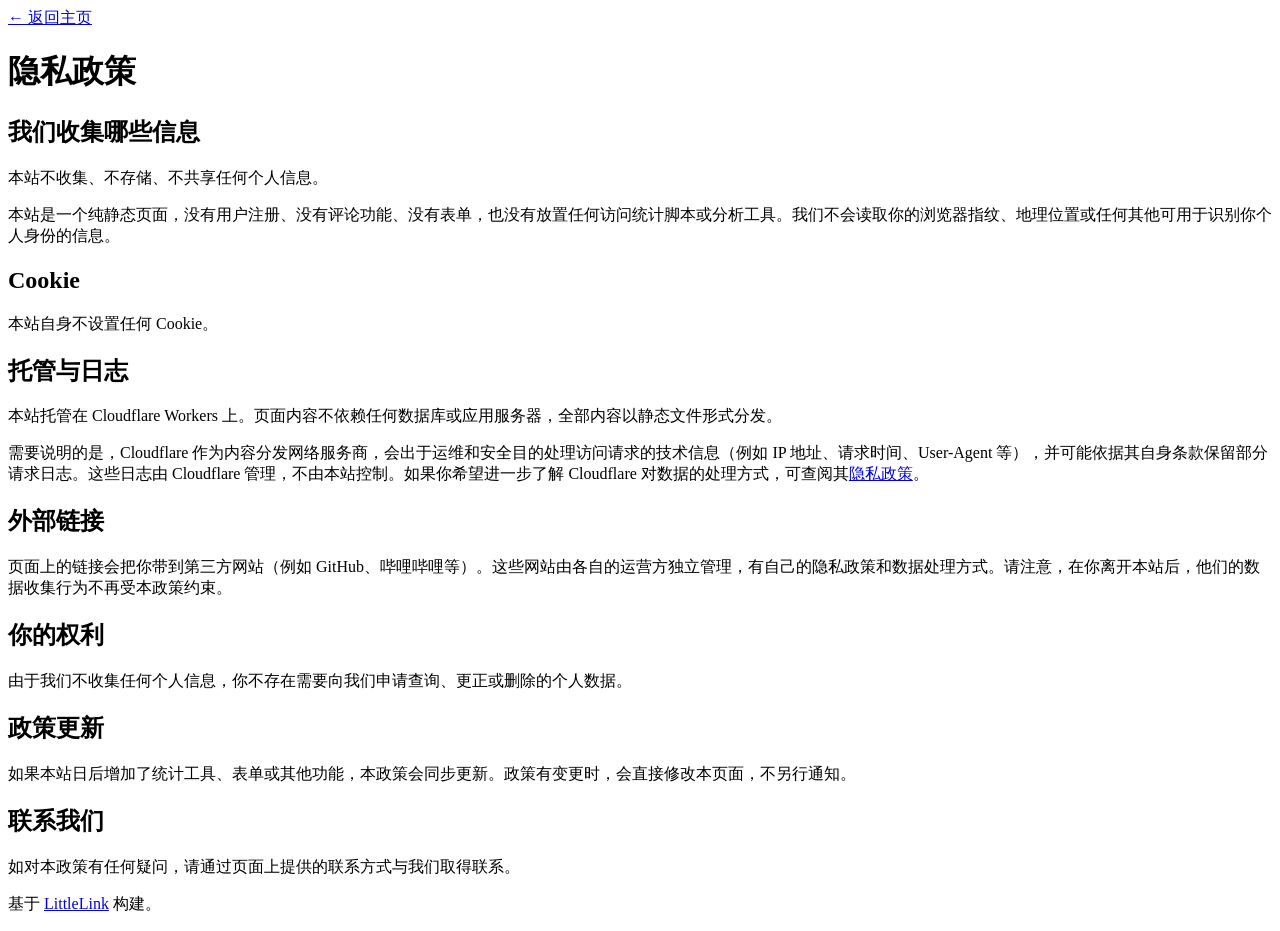
==== privacy.html @ c9afd69d "Use text-only buttons and replace template privacy policy with accurate Chinese version" ====
<!DOCTYPE html>

<html class="theme-auto" lang="zh-CN">

  <head>
    <meta charset="utf-8">
    <meta name="viewport" content="width=device-width, initial-scale=1">

    <title>隐私政策 | 我的链接</title>
    <link rel="icon" type="image/png" href="images/avatar.png">

    <meta name="description" content="本站隐私政策与数据收集说明">
    <meta name="robots" content="noindex">

    <meta name="theme-color" content="#ffffff" media="(prefers-color-scheme: light)">
    <meta name="theme-color" content="#121212" media="(prefers-color-scheme: dark)">

    <link rel="stylesheet" href="css/reset.css">
    <link rel="stylesheet" href="css/style.css">
    <link rel="stylesheet" href="css/brands.css">

  </head>

  <body>
    <main class="container-left">
      <div class="column">
        <nav>
          <a href="index.html" aria-label="返回主页">← 返回主页</a>
        </nav>

        <h1>隐私政策</h1>

        <section aria-labelledby="collect-heading">
          <h2 id="collect-heading">我们收集哪些信息</h2>
          <p>本站不收集、不存储、不共享任何个人信息。</p>
          <p>本站是一个纯静态页面，没有用户注册、没有评论功能、没有表单，也没有放置任何访问统计脚本或分析工具。我们不会读取你的浏览器指纹、地理位置或任何其他可用于识别你个人身份的信息。</p>
        </section>

        <section aria-labelledby="cookie-heading">
          <h2 id="cookie-heading">Cookie</h2>
          <p>本站自身不设置任何 Cookie。</p>
        </section>

        <section aria-labelledby="hosting-heading">
          <h2 id="hosting-heading">托管与日志</h2>
          <p>本站托管在 Cloudflare Workers 上。页面内容不依赖任何数据库或应用服务器，全部内容以静态文件形式分发。</p>
          <p>需要说明的是，Cloudflare 作为内容分发网络服务商，会出于运维和安全目的处理访问请求的技术信息（例如 IP 地址、请求时间、User-Agent 等），并可能依据其自身条款保留部分请求日志。这些日志由 Cloudflare 管理，不由本站控制。如果你希望进一步了解 Cloudflare 对数据的处理方式，可查阅其<a href="https://www.cloudflare.com/privacypolicy/" target="_blank" rel="noopener">隐私政策</a>。</p>
        </section>

        <section aria-labelledby="external-heading">
          <h2 id="external-heading">外部链接</h2>
          <p>页面上的链接会把你带到第三方网站（例如 GitHub、哔哩哔哩等）。这些网站由各自的运营方独立管理，有自己的隐私政策和数据处理方式。请注意，在你离开本站后，他们的数据收集行为不再受本政策约束。</p>
        </section>

        <section aria-labelledby="rights-heading">
          <h2 id="rights-heading">你的权利</h2>
          <p>由于我们不收集任何个人信息，你不存在需要向我们申请查询、更正或删除的个人数据。</p>
        </section>

        <section aria-labelledby="update-heading">
          <h2 id="update-heading">政策更新</h2>
          <p>如果本站日后增加了统计工具、表单或其他功能，本政策会同步更新。政策有变更时，会直接修改本页面，不另行通知。</p>
        </section>

        <section aria-labelledby="contact-heading">
          <h2 id="contact-heading">联系我们</h2>
          <p>如对本政策有任何疑问，请通过页面上提供的联系方式与我们取得联系。</p>
        </section>

        <footer>
          <p>基于 <a href="https://littlelink.io" target="_blank" rel="noopener">LittleLink</a> 构建。</p>
        </footer>
      </div>
    </main>

  </body>

</html>
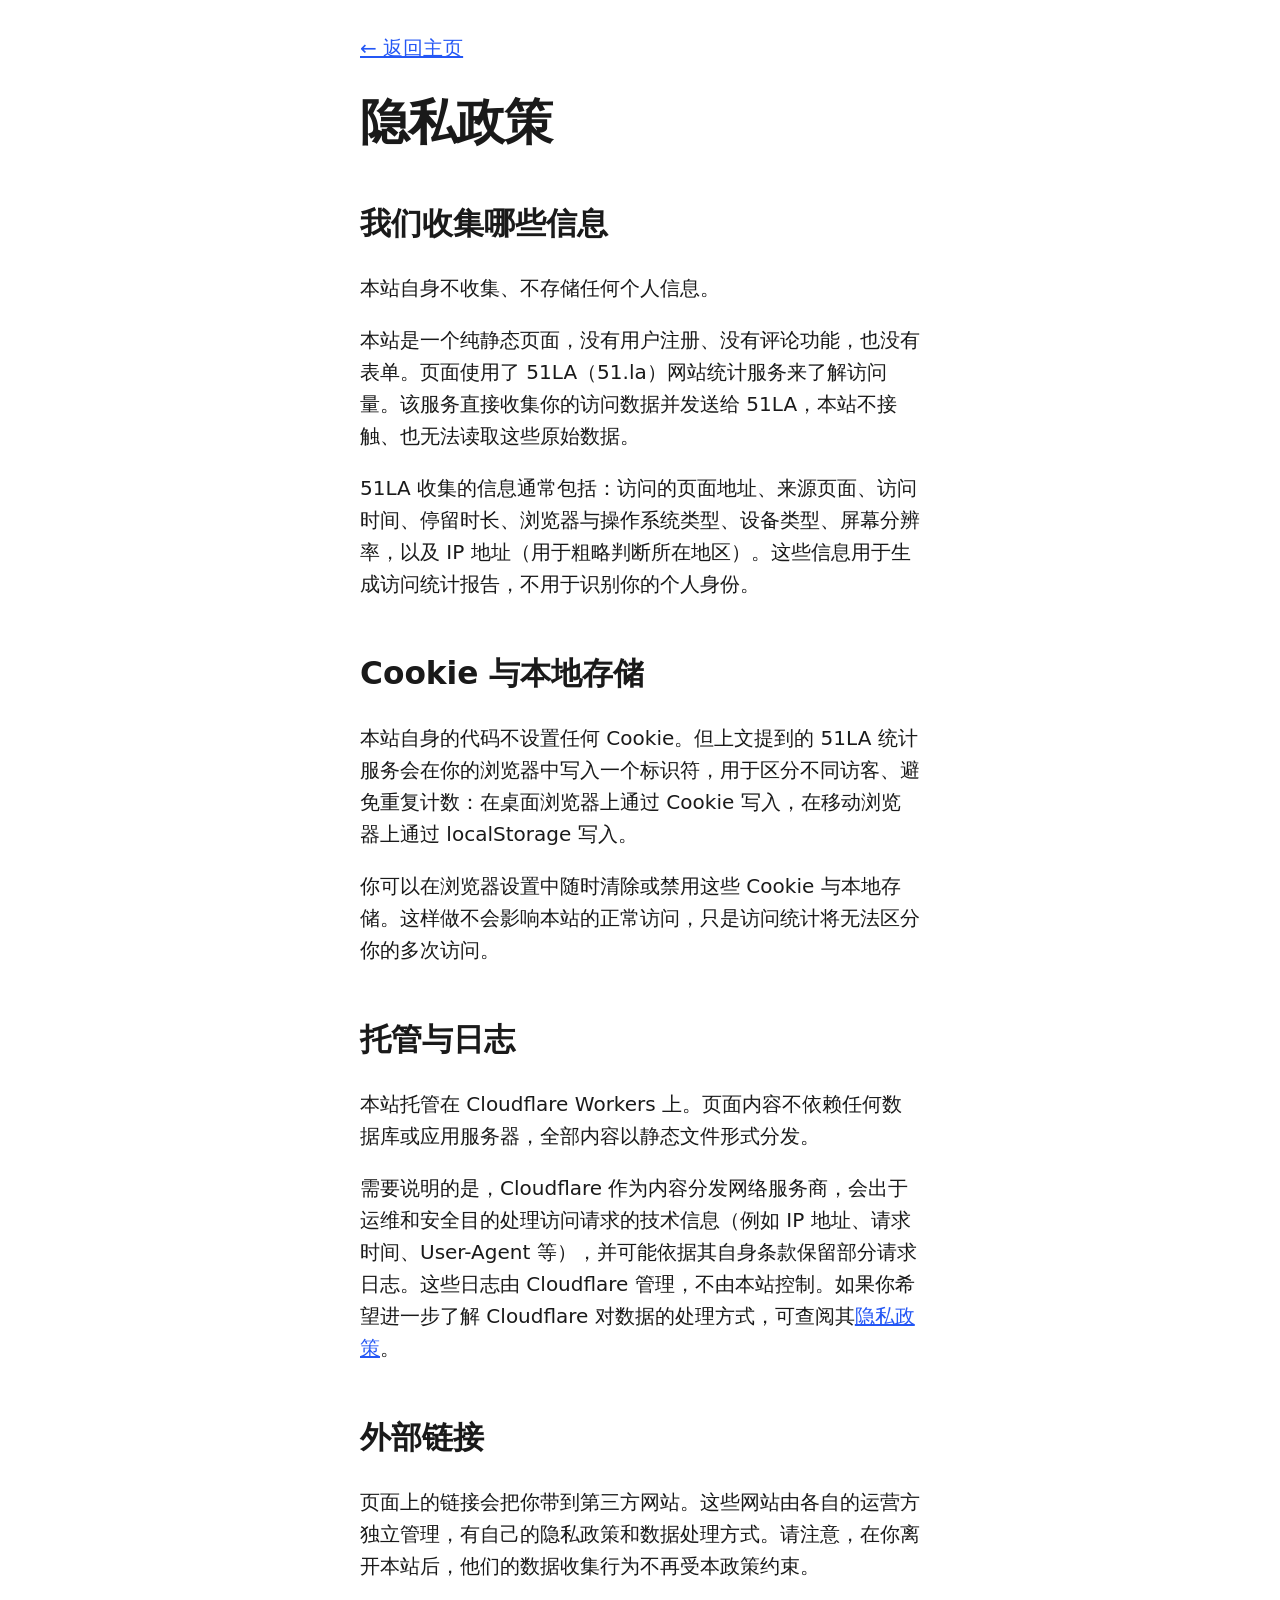
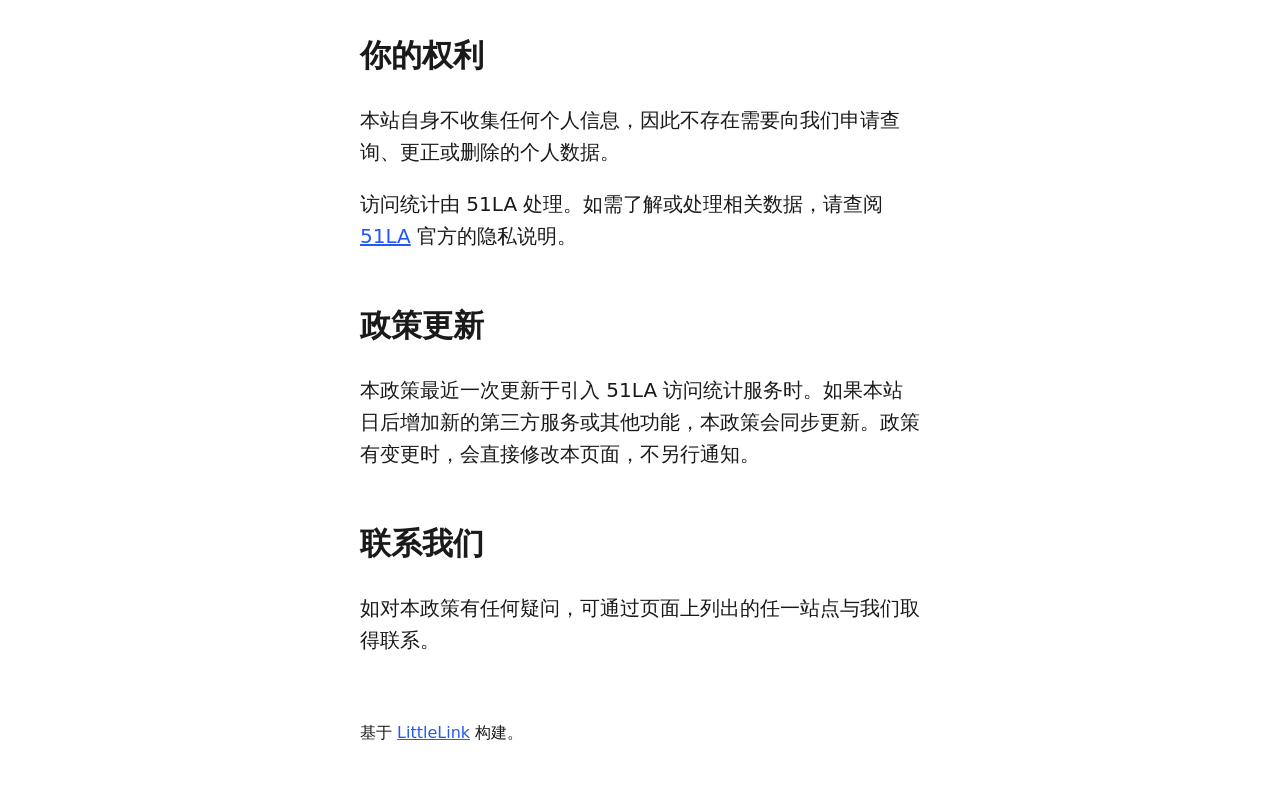
==== commit 941a1039: "Add 51LA analytics and bring the privacy policy in line privacy.html asserted there was "no analytic" ====
--- a/privacy.html
+++ b/privacy.html
@@ -6,7 +6,7 @@
     <meta charset="utf-8">
     <meta name="viewport" content="width=device-width, initial-scale=1">
 
-    <title>隐私政策 | 我的链接</title>
+    <title>隐私政策 | Links</title>
     <link rel="icon" type="image/png" href="images/avatar.png">
 
     <meta name="description" content="本站隐私政策与数据收集说明">
@@ -32,13 +32,15 @@
 
         <section aria-labelledby="collect-heading">
           <h2 id="collect-heading">我们收集哪些信息</h2>
-          <p>本站不收集、不存储、不共享任何个人信息。</p>
-          <p>本站是一个纯静态页面，没有用户注册、没有评论功能、没有表单，也没有放置任何访问统计脚本或分析工具。我们不会读取你的浏览器指纹、地理位置或任何其他可用于识别你个人身份的信息。</p>
+          <p>本站自身不收集、不存储任何个人信息。</p>
+          <p>本站是一个纯静态页面，没有用户注册、没有评论功能，也没有表单。页面使用了 51LA（51.la）网站统计服务来了解访问量。该服务直接收集你的访问数据并发送给 51LA，本站不接触、也无法读取这些原始数据。</p>
+          <p>51LA 收集的信息通常包括：访问的页面地址、来源页面、访问时间、停留时长、浏览器与操作系统类型、设备类型、屏幕分辨率，以及 IP 地址（用于粗略判断所在地区）。这些信息用于生成访问统计报告，不用于识别你的个人身份。</p>
         </section>
 
         <section aria-labelledby="cookie-heading">
-          <h2 id="cookie-heading">Cookie</h2>
-          <p>本站自身不设置任何 Cookie。</p>
+          <h2 id="cookie-heading">Cookie 与本地存储</h2>
+          <p>本站自身的代码不设置任何 Cookie。但上文提到的 51LA 统计服务会在你的浏览器中写入一个标识符，用于区分不同访客、避免重复计数：在桌面浏览器上通过 Cookie 写入，在移动浏览器上通过 localStorage 写入。</p>
+          <p>你可以在浏览器设置中随时清除或禁用这些 Cookie 与本地存储。这样做不会影响本站的正常访问，只是访问统计将无法区分你的多次访问。</p>
         </section>
 
         <section aria-labelledby="hosting-heading">
@@ -49,22 +51,23 @@
 
         <section aria-labelledby="external-heading">
           <h2 id="external-heading">外部链接</h2>
-          <p>页面上的链接会把你带到第三方网站（例如 GitHub、哔哩哔哩等）。这些网站由各自的运营方独立管理，有自己的隐私政策和数据处理方式。请注意，在你离开本站后，他们的数据收集行为不再受本政策约束。</p>
+          <p>页面上的链接会把你带到第三方网站。这些网站由各自的运营方独立管理，有自己的隐私政策和数据处理方式。请注意，在你离开本站后，他们的数据收集行为不再受本政策约束。</p>
         </section>
 
         <section aria-labelledby="rights-heading">
           <h2 id="rights-heading">你的权利</h2>
-          <p>由于我们不收集任何个人信息，你不存在需要向我们申请查询、更正或删除的个人数据。</p>
+          <p>本站自身不收集任何个人信息，因此不存在需要向我们申请查询、更正或删除的个人数据。</p>
+          <p>访问统计由 51LA 处理。如需了解或处理相关数据，请查阅 <a href="https://www.51.la" target="_blank" rel="noopener">51LA</a> 官方的隐私说明。</p>
         </section>
 
         <section aria-labelledby="update-heading">
           <h2 id="update-heading">政策更新</h2>
-          <p>如果本站日后增加了统计工具、表单或其他功能，本政策会同步更新。政策有变更时，会直接修改本页面，不另行通知。</p>
+          <p>本政策最近一次更新于引入 51LA 访问统计服务时。如果本站日后增加新的第三方服务或其他功能，本政策会同步更新。政策有变更时，会直接修改本页面，不另行通知。</p>
         </section>
 
         <section aria-labelledby="contact-heading">
           <h2 id="contact-heading">联系我们</h2>
-          <p>如对本政策有任何疑问，请通过页面上提供的联系方式与我们取得联系。</p>
+          <p>如对本政策有任何疑问，可通过页面上列出的任一站点与我们取得联系。</p>
         </section>
 
         <footer>
--- a/css/style.css
+++ b/css/style.css
@@ -0,0 +1,326 @@
+/*
+* LittleLink
+* https://littlelink.io
+* Free to use under the MIT license
+* http://www.opensource.org/licenses/mit-license.php
+*/
+
+/* Grid
+  –––––––––––––––––––––––––––––––––––––––––––––––––– */
+  .container {
+	position:relative;
+	width:100%;
+	max-width:37.5rem;     				/* 600px */
+    text-align:center;
+	margin:0 auto;
+	padding:var(--spacing-xl) var(--spacing-m) 0 var(--spacing-m);
+	box-sizing:border-box;
+}
+.container-left {
+	position:relative;
+	width:100%;
+	max-width:37.5rem;
+	text-align:left;
+	margin:0 auto;
+	padding:0 1.25rem;
+	box-sizing:border-box;
+}
+.container-left p {
+	margin-bottom: 1rem;  				/* 16px space between paragraphs */
+  }
+.column {
+	width:100%;
+	box-sizing:border-box;
+}
+/* For devices larger than 400px */
+  @media (min-width:25rem) {            /* 400px */
+    .container {
+	width:85%;
+}
+}/* For devices larger than 550px */
+  @media (min-width:34.375rem) {        /* 550px */
+    .container {
+	width:80%;
+}
+}
+
+/* Base Styles
+  –––––––––––––––––––––––––––––––––––––––––––––––––– */
+  body {
+	margin:0;
+	padding:0;
+	background-color:#ffffff;
+	color:#1a1a1a;
+	font-family:"Open Sans",system-ui;
+    font-weight:400;
+	line-height:1.6;
+}
+
+/* Base Typography Settings
+–––––––––––––––––––––––––––––––––––––––––––––––––– */
+/* Base size - 16px browser default */
+:root {
+  font-size:16px;           /* Using a 1.25 modular scale for typography */
+  --scale-0:1rem;           /* 16px */
+  --scale-1:1.25rem;        /* 20px */
+  --scale-2:1.563rem;       /* 25px */
+  --scale-3:1.953rem;       /* 31px */
+  --scale-4:2.441rem;       /* 39px */
+  --scale-5:3.052rem;       /* 49px */
+
+  /* Spacing units */
+  --spacing-xs:0.5rem;      /* 8px */
+  --spacing-s:1rem;         /* 16px */
+  --spacing-m:1.5rem;       /* 24px */
+  --spacing-l:2rem;         /* 32px */
+  --spacing-xl:3rem;        /* 48px */
+  --spacing-xxl:4rem;       /* 64px */
+}
+
+/* Avatar */
+.avatar {
+	width: 8rem;             /* 128px */
+	height: 8rem;
+	border-radius: 50%;
+	object-fit: cover;
+	background-position: center;
+	margin-bottom: var(--spacing-l);
+	margin-left: auto;
+	margin-right: auto;
+	display: block;
+  }
+
+/* Typography Scale */
+h1 {
+	margin:0 0 var(--spacing-m) 0;
+	font-size:var(--scale-5);           /* ~49px */
+  	font-weight:800;
+	line-height:1.1;
+	letter-spacing:-0.02em;
+	word-wrap:break-word;
+	overflow-wrap:break-word;
+	hyphens:auto;           /* Delete this to remove automatic hyphen on line break */
+}
+body {
+	font-size:var(--scale-1);           /* 20px */
+  	line-height:1.6;
+}
+.container p {
+	margin:0 0 var(--spacing-xl) 0;
+	font-size:var(--scale-1);
+	line-height:1.6;
+}
+
+/* Footer */
+footer {
+	margin:var(--spacing-xxl) 0;            /* 4rem (64px) top and bottom */
+    font-size:var(--scale-0);
+}
+
+/* Responsive adjustments */
+@media (max-width:34.375rem) {              /* 550px */
+  h1 {
+	font-size:2rem;
+}
+body {
+	font-size:var(--scale-0);
+}
+.container p {
+	font-size:var(--scale-0);
+}
+.avatar {
+	margin-bottom:var(--spacing-m);
+}
+footer {
+	margin:var(--spacing-xl) 0;         	/* 3rem (48px) top and bottom */
+}
+}
+
+/* Links
+  –––––––––––––––––––––––––––––––––––––––––––––––––– */
+  a {
+	color:#2457F5;
+	text-decoration:underline;
+}
+a:hover {
+	color:#083BDA;
+}
+
+/* Buttons
+–––––––––––––––––––––––––––––––––––––––––––––––––– */
+.button,button {
+	display:inline-flex;
+	align-items:center;
+	justify-content:center;
+	width:18.75rem;             	/* 300px */
+ 	min-height:3rem;                /* 48px */
+  	padding:0.75rem 1rem;         	/* 12px ; 16px */
+  	font-size:1.125rem;           	/* 18px */
+  	font-weight:700;
+	text-decoration:none;
+	white-space:normal;
+  	background-color:var(--button-background,transparent);
+	color:var(--button-text,#000000);
+	border:var(--button-border,none);
+	border-radius:0.5rem;
+	cursor:pointer;
+	box-sizing:border-box;
+	hyphens:auto;               	/* Delete this to remove automatic hyphen on line break */
+  	margin-bottom:1rem;
+	text-align:center;
+	line-height:1.3;
+}
+
+/* Icons
+–––––––––––––––––––––––––––––––––––––––––––––––––– */
+.icon {
+	width:1.25rem;
+	height:1.25rem;
+	margin-right:0.5rem;
+	flex-shrink:0;
+}
+
+/* Avatar Modifiers
+  –––––––––––––––––––––––––––––––––––––––––––––––––– */
+   /* Modifier for no avatar rounding */
+   .avatar--none {
+	border-radius: 0%;
+  }
+
+  /* Modifier for rounded avatar */
+  .avatar--rounded {
+	border-radius: 50%;
+  }
+
+  /* Modifier for slightly rounded corners */
+  .avatar--soft {
+	border-radius: 0.5rem;   /* 8px rounded corners */
+  }
+
+/* Theme System
+  –––––––––––––––––––––––––––––––––––––––––––––––––– */
+/* Light theme is default above */
+
+/* Light theme (forced) */
+:root.theme-light {
+	color-scheme:light;
+}
+
+/* Dark theme */
+:root.theme-dark {
+	color-scheme:dark;
+}
+:root.theme-dark :focus-visible {
+	outline: 2px solid #4899F7;
+	outline-offset: 2px;
+  }
+:root.theme-dark body {
+	background-color:#121212;
+	color:#ffffff;
+}
+:root.theme-dark a:not(.button) {
+	color:#4899F7;
+}
+:root.theme-dark a:not(.button):hover {
+	color:#7AB8FF;
+}
+
+/* Auto theme */
+:root.theme-auto {
+	color-scheme:light dark;
+}
+@media (prefers-color-scheme:dark) {
+	:root.theme-auto body {
+	background-color:#121212;
+	color:#ffffff;
+}
+:root.theme-auto :focus-visible {
+    outline: 2px solid #4899F7;
+    outline-offset: 2px;
+  }
+:root.theme-auto a:not(.button) {
+	color:#4899F7;
+}
+:root.theme-auto a:not(.button):hover {
+	color:#7AB8FF;
+}
+}
+
+/* Button Text Color Override
+    –––––––––––––––––––––––––––––––––––––––––––––––––– */
+    .button:hover,button:hover {
+	color:var(--button-text,#000000);
+}
+
+/* Privacy Page Styles
+  –––––––––––––––––––––––––––––––––––––––––––––––––– */
+.container-left nav {
+	margin:var(--spacing-l) 0;
+	text-align:left;
+}
+section {
+	margin:var(--spacing-xl) 0;
+	text-align:left;
+}
+h2 {
+	font-size:var(--scale-3);
+	font-weight:700;
+	margin-bottom:var(--spacing-m);
+}
+h3 {
+	font-size:var(--scale-2);
+	font-weight:600;
+	margin:var(--spacing-l) 0 var(--spacing-s) 0;
+}
+ul {
+	list-style:none;
+	padding:0;
+	margin:0 0 var(--spacing-m) 0;
+}
+ul li {
+	margin-bottom:var(--spacing-xs);
+}
+
+/* Privacy page specific responsive adjustments */
+  @media (max-width:34.375rem) {
+	h2 {
+	font-size:var(--scale-2);
+	}
+	h3 {
+	font-size:var(--scale-1);
+	}
+	section {
+	margin:var(--spacing-l) 0;
+	}
+}
+
+/* Font Face Definitions
+  –––––––––––––––––––––––––––––––––––––––––––––––––– */
+@font-face {
+	font-display:swap;
+	font-family:'Open Sans';
+	font-style:normal;
+	font-weight:400;
+	src:url('../fonts/open-sans-v34-vietnamese_latin-ext_latin_hebrew_greek-ext_greek_cyrillic-ext_cyrillic-regular.woff2') format('woff2');
+}
+@font-face {
+	font-display:swap;
+	font-family:'Open Sans';
+	font-style:normal;
+	font-weight:600;
+	src:url('../fonts/open-sans-v34-vietnamese_latin-ext_latin_hebrew_greek-ext_greek_cyrillic-ext_cyrillic-600.woff2') format('woff2');
+}
+@font-face {
+	font-display:swap;
+	font-family:'Open Sans';
+	font-style:normal;
+	font-weight:700;
+	src:url('../fonts/open-sans-v34-vietnamese_latin-ext_latin_hebrew_greek-ext_greek_cyrillic-ext_cyrillic-700.woff2') format('woff2');
+}
+@font-face {
+	font-display:swap;
+	font-family:'Open Sans';
+	font-style:normal;
+	font-weight:800;
+	src:url('../fonts/open-sans-v34-vietnamese_latin-ext_latin_hebrew_greek-ext_greek_cyrillic-ext_cyrillic-800.woff2') format('woff2');
+}
--- a/css/brands.css
+++ b/css/brands.css
@@ -0,0 +1,637 @@
+/*
+* LittleLink Button Styles
+* https://littlelink.io
+* Free to use under the MIT license
+* http://www.opensource.org/licenses/mit-license.php
+*/
+
+/* Brand Button Base Styles
+–––––––––––––––––––––––––––––––––––––––––––––––––– */
+/* Only include brand-specific button styling here.
+   The color/background/border plumbing lives in style.css. */
+.button,button {
+	transition:filter 0.2s ease,transform 0.2s ease;
+}
+
+/* Global Button Hover Effect
+–––––––––––––––––––––––––––––––––––––––––––––––––– */
+.button:hover,button:hover {
+	filter:brightness(90%);
+	transform:translateY(-1px);
+}
+
+/* Button Icons
+–––––––––––––––––––––––––––––––––––––––––––––––––– */
+.icon {
+	filter:var(--icon-filter,none);
+}
+
+/* Brand-Specific Styles
+–––––––––––––––––––––––––––––––––––––––––––––––––– */
+
+/* Default */
+.button.button-default {
+	--button-text:#ffffff;
+	--button-background:#2457F5;
+	--button-border:1px solid #ffffff;
+}
+
+/* Amazon */
+.button-amazon {
+	--button-text:#000000;
+	--button-background:#FFFFFF;
+	--button-border:1px solid #212121;
+}
+
+/* Amazon Music */
+.button-amazon-music {
+	--button-text:#000000;
+	--button-background:#25D1DA;
+}
+
+/* Apple App Store */
+.button-appstore {
+	--button-text:#FFFFFF;
+	--button-background:#000000;
+	--button-border:1px solid #FFFFFF;
+}
+
+/* Apple Invites */
+.button-invites {
+	--button-text:#FFFFFF;
+	--button-background:#000000;
+	--button-border:1px solid #FFFFFF;
+}
+
+/* Apple Music */
+.button-apple-music {
+	--button-text:#ffffff;
+	--button-background:#000000;
+	--button-border:1px solid #FFFFFF;
+}
+
+/* Apple Music Alt */
+.button-apple-music-alt {
+	--button-text:#ffffff;
+	background-image:linear-gradient(to bottom,#FB5C74,#FA233B);
+}
+
+/* Apple Podcasts */
+.button-apple-podcasts {
+	--button-text:#ffffff;
+	--button-background:#000000;
+	--button-border:1px solid #FFFFFF;
+}
+
+/* Apple Podcasts Alt */
+.button-apple-podcasts-alt {
+	--button-text:#ffffff;
+	background-image:linear-gradient(to bottom,#F452FF,#832BC1);
+}
+
+/* Bandcamp */
+.button-bandcamp {
+	--button-text:#ffffff;
+	--button-background:#1d9fc3;
+}
+
+/* Behance */
+.button-behance {
+	--button-text:#ffffff;
+	--button-background:#0057FF;
+  --button-border:1px solid #FFFFFF;
+}
+
+/* Bluesky */
+.button-bluesky {
+	--button-text:#FFFFFF;
+	--button-background:#1185FE;
+}
+
+/* Bluesky Alt */
+.button-bluesky-alt {
+	--button-text:#000000;
+	--button-background:#FFFFFF;
+	--button-border:1px solid #000000;
+}
+
+/* Buy Me a Coffee */
+.button-coffee {
+	--button-text:#000000;
+	--button-background:#ffdd00;
+}
+
+/* Cal.com */
+.button-cal {
+	--button-text:#FFFFFF;
+	--button-background:#292929;
+	--button-border:1px solid #FFFFFF;
+}
+
+/* Calendly */
+.button-calendly {
+	--button-text:#FFFFFF;
+	--button-background:#006BFF;
+}
+
+/* Cash App */
+.button-cash-app {
+	--button-text:#ffffff;
+	background-image:linear-gradient(to bottom,#00d64b,#00c244);
+}
+
+/* dev.to */
+.button-dev-to {
+	--button-text:#000000;
+	--button-background:#f5f5f5;
+	--button-border:1px solid #212121;
+}
+
+/* Discogs */
+.button-discogs {
+	--button-text:#000000;
+	--button-background:#FFFFFF;
+	--button-border:1px solid #000000;
+}
+
+/* Discogs Alt */
+.button-discogs-alt {
+	--button-text:#FFFFFF;
+	--button-background:#000000;
+	--button-border:1px solid #FFFFFF;
+}
+
+/* Discord */
+.button-discord {
+	--button-text:#ffffff;
+	--button-background:#5865F2;
+}
+
+/* Dribbble */
+.button-dribbble {
+	--button-text:#000000;
+	--button-background:#FFFFFF;
+	--button-border:1px solid #212121;
+}
+
+/* Etsy */
+.button-etsy {
+	--button-text:#ffffff;
+	--button-background:#F45800;
+}
+
+/* Facebook */
+.button-faceb {
+	--button-text:#ffffff;
+	--button-background:#0866FF;
+}
+
+/* Facebook Messenger */
+.button-messenger {
+	--button-text:#ffffff;
+	--button-background:#0866FF;
+}
+
+/* Figma */
+.button-figma {
+	--button-text:#ffffff;
+	--button-background:#000000;
+	--button-border:1px solid #FFFFFF;
+}
+
+/* Fiverr */
+.button-fiverr {
+	--button-text:#ffffff;
+	--button-background:#1DBF73;
+}
+
+/* Flickr */
+.button-flickr {
+	--button-text:#ffffff;
+	--button-background:#000000;
+	--button-border:1px solid #FFFFFF;
+}
+
+/* GitHub */
+.button-github {
+	--button-text:#ffffff;
+	--button-background:#000000;
+	--button-border:1px solid #FFFFFF;
+}
+
+/* GitLab */
+.button-gitlab {
+	--button-text:#ffffff;
+	--button-background:#6151b2;
+}
+
+/* GoFundMe */
+.button-gofundme {
+	--button-text:#ffffff;
+	--button-background:#02A95C;
+}
+
+/* Goodreads */
+.button-goodreads {
+	--button-text:#333333;
+	--button-background:#f3f1e6;
+	--button-border:1px solid #212121;
+}
+
+/* Google Black */
+.button-google-black {
+	--button-text:#FFFFFF;
+	--button-background:#000000;
+	--button-border:1px solid #FFFFFF;
+}
+
+/* Google Play Store */
+.button-playstore {
+	--button-text:#FFFFFF;
+	--button-background:#000000;
+	--button-border:1px solid #FFFFFF;
+}
+
+/* Google Scholar */
+.button-google-scholar {
+	--button-text:#000000;
+	--button-background:#FFFFFF;
+	--button-border:1px solid #212121;
+}
+
+/* Hashnode */
+.button-hashnode {
+	--button-text:#000000;
+	--button-background:#ffffff;
+	--button-border:1px solid #212121;
+}
+
+/* Instagram */
+.button-instagram {
+	--button-text:#ffffff;
+	background-image:linear-gradient(-135deg,#1400c8,#b900b4,#f50000);
+}
+
+/* Kick */
+.button-kick {
+	--button-text:#ffffff;
+	--button-background:#000000;
+	--button-border:1px solid #ffffff;
+}
+
+/* Kick Alt */
+.button-kick-alt {
+	--button-text:#000000;
+	--button-background:#01e701;
+}
+
+/* Kickstarter */
+.button-kickstarter {
+	--button-text:#ffffff;
+	--button-background:#05ce78;
+}
+
+/* Ko-fi */
+.button-ko-fi {
+	--button-text:#ffffff;
+	--button-background:#000000;
+  --button-border:1px solid #FFFFFF;
+}
+
+/* Last.fm */
+.button-last-fm {
+	--button-text:#ffffff;
+	--button-background:#D51007;
+}
+
+/* Letterboxd */
+.button-letterboxd {
+	--button-text:#ffffff;
+	--button-background:#2c3440;
+	--button-border:1px solid #FFFFFF;
+}
+
+/* Line */
+.button-line {
+	--button-text:#FFFFFF;
+	--button-background:#06C755;
+}
+
+/* LinkedIn */
+.button-linked {
+	--button-text:#ffffff;
+	--button-background:#2867b2;
+}
+
+/* Mailchimp */
+.button-mailchimp {
+	--button-text:#000000;
+	--button-background:#FFE01B;
+}
+
+/* Mastodon */
+.button-mastodon {
+	--button-text:#ffffff;
+	--button-background:#17063B;
+	--button-border:1px solid #FFFFFF;
+}
+
+/* Matrix */
+.button-matrix {
+	--button-text:#000000;
+	--button-background:#ffffff;
+	--button-border:1px solid #000000;
+}
+
+/* Meetup */
+.button-meetup {
+	--button-text:#000000;
+	--button-background:#ffffff;
+	--button-border:1px solid #000000;
+}
+
+/* Meetup Alt */
+.button-meetup-alt {
+	--button-text:#ffffff;
+	--button-background:#ED1C40;
+}
+
+/* Medium */
+.button-medium {
+	--button-text:#ffffff;
+	--button-background:#000000;
+	--button-border:1px solid #FFFFFF;
+}
+
+/* Microsoft */
+.button-microsoft {
+	--button-text:#ffffff;
+	--button-background:#000000;
+	--button-border:1px solid #FFFFFF;
+}
+
+/* Notion */
+.button-notion {
+	--button-text:#000000;
+	--button-background:#ffffff;
+	--button-border:1px solid #212121;
+}
+
+/* Obsidian */
+.button.button-obsidian {
+	--button-text:#ffffff;
+	--button-background:#262626;
+	--button-border:1px solid #ffffff;
+}
+
+/* OnlyFans */
+.button-onlyfans {
+	--button-text:#ffffff;
+	--button-background:#00AEEF;
+}
+
+/* Patreon */
+.button-patreon {
+	--button-text:#ffffff;
+	--button-background:#000000;
+	--button-border:1px solid #FFFFFF;
+}
+
+/* PayPal */
+.button-paypal {
+	--button-text:#ffffff;
+	--button-background:#002991;
+  --button-border:1px solid #FFFFFF;
+}
+
+/* Pinterest */
+.button-pinterest {
+	--button-text:#000000;
+	--button-background:#ffffff;
+	--button-border:1px solid #212121;
+}
+
+/* Product Hunt */
+.button-product-hunt {
+	--button-text:#000000;
+	--button-background:#ffffff;
+	--button-border:1px solid #212121;
+}
+
+/* Reddit */
+.button-reddit {
+	--button-text:#FFFFFF;
+	--button-background:#FF4500;
+}
+
+/* Shop */
+.button-shop {
+	--button-text:#ffffff;
+	--button-background:#5A31F4;
+}
+
+/* Signal */
+.button-signal {
+	--button-text:#ffffff;
+	--button-background:#3B45FD;
+}
+
+/* Signal Alt */
+.button-signal-alt {
+	--button-text:#3B45FD;
+	--button-background:#E3E8FE;
+	--button-border:1px solid #000000;
+}
+
+/* Slack */
+.button-slack {
+	--button-text:#000000;
+	--button-background:#FFFFFF;
+	--button-border:1px solid #212121;
+}
+
+/* Snapchat */
+.button-snapchat {
+	--button-text:#000000;
+	--button-background:#fffc00;
+}
+
+/* SoundCloud */
+.button-soundcloud {
+	--button-text:#ffffff;
+	--button-background:#ff5500;
+}
+
+/* Spotify */
+.button-spotify {
+	--button-text:#191414;
+	--button-background:#1db954;
+}
+
+/* Spotify Alt */
+.button-spotify-alt {
+	--button-text:#FFFFFF;
+	--button-background:#191414;
+	--button-border:1px solid #FFFFFF;
+}
+
+/* Square */
+.button-square {
+	--button-text:#FFFFFF;
+	--button-background:#006AFF;
+}
+
+/* Stack Overflow */
+.button-stack-overflow {
+	--button-text:#000000;
+	--button-background:#FFFFFF;
+	--button-border:1px solid #000000;
+}
+
+/* Steam */
+.button-steam {
+	--button-text:#ffffff;
+	background-image:linear-gradient(90deg,#08BBFF,#2B75FF);
+}
+
+/* Steam Alt */
+.button-steam-alt {
+	--button-text:#ffffff;
+	background-image:linear-gradient(90deg,#09172a,#072a57,#0c5085);
+	--button-border:1px solid #FFFFFF;
+}
+
+/* Strava */
+.button-strava {
+	--button-text:#ffffff;
+	--button-background:#fc5200;
+}
+
+/* Substack */
+.button-substack {
+	--button-text:#ffffff;
+	--button-background:#FF6719;
+}
+
+/* Telegram */
+.button-telegram {
+	--button-text:#ffffff;
+	--button-background:#3faee8;
+}
+
+/* Threads */
+.button-threads {
+	--button-text:#FFFFFF;
+	--button-background:#000000;
+	--button-border:1px solid #FFFFFF;
+}
+
+/* Threema */
+.button-threema {
+	--button-text:#000000;
+	--button-background:#3fe669;
+}
+
+/* TikTok */
+.button-tiktok {
+	--button-text:#ffffff;
+	--button-background:#000000;
+	--button-border:1px solid #FFFFFF;
+}
+
+/* Trello */
+.button-trello {
+	--button-text:#ffffff;
+	--button-background:#0065ff;
+}
+
+/* Tumblr */
+.button-tumb {
+	--button-text:#ffffff;
+	--button-background:#131313;
+	--button-border:1px solid #FFFFFF;
+}
+
+/* Twitch */
+.button-twitch {
+	--button-text:#ffffff;
+	--button-background:#9146ff;
+}
+
+/* Unsplash */
+.button-unsplash {
+	--button-text:#000000;
+	--button-background:#ffffff;
+	--button-border:1px solid #212121;
+}
+
+/* Venmo */
+.button-venmo {
+	--button-text:#ffffff;
+	--button-background:#008CFF;
+}
+
+/* Vimeo */
+.button-vimeo {
+	--button-text:#ffffff;
+	--button-background:#1ab7ea;
+}
+
+/* VSCO */
+.button-vsco {
+	--button-text:#FFFFFF;
+	--button-background:#000000;
+	--button-border:1px solid #FFFFFF;
+}
+
+/* WhatsApp */
+.button-whatsapp {
+	--button-text:#ffffff;
+	--button-background:#455a64;
+}
+
+/* WordPress */
+.button-wordpress {
+	--button-text:#ffffff;
+	--button-background:#3858E9;
+}
+
+/* X */
+.button-x {
+	--button-text:#FFFFFF;
+	--button-background:#000000;
+	--button-border:1px solid #FFFFFF;
+}
+
+/* YouTube */
+.button-yt {
+	--button-text:#ffffff;
+	--button-background:#282828;
+	--button-border:1px solid #FFFFFF;
+}
+
+/* YouTube Music */
+.button-yt-music {
+	--button-text:#ffffff;
+	--button-background:#282828;
+	--button-border:1px solid #FFFFFF;
+}
+
+/* YouTube Alt */
+.button-yt-alt {
+	--button-text:#ffffff;
+	--button-background:#FF0000;
+}
+
+/* Zelle */
+.button-zelle {
+	--button-text:#ffffff;
+	--button-background:#6D1ED4;
+}
+
+/* Zoom */
+.button-zoom {
+	--button-text:#ffffff;
+	--button-background:#0B5CFF;
+  --button-border:1px solid #FFFFFF;
+}
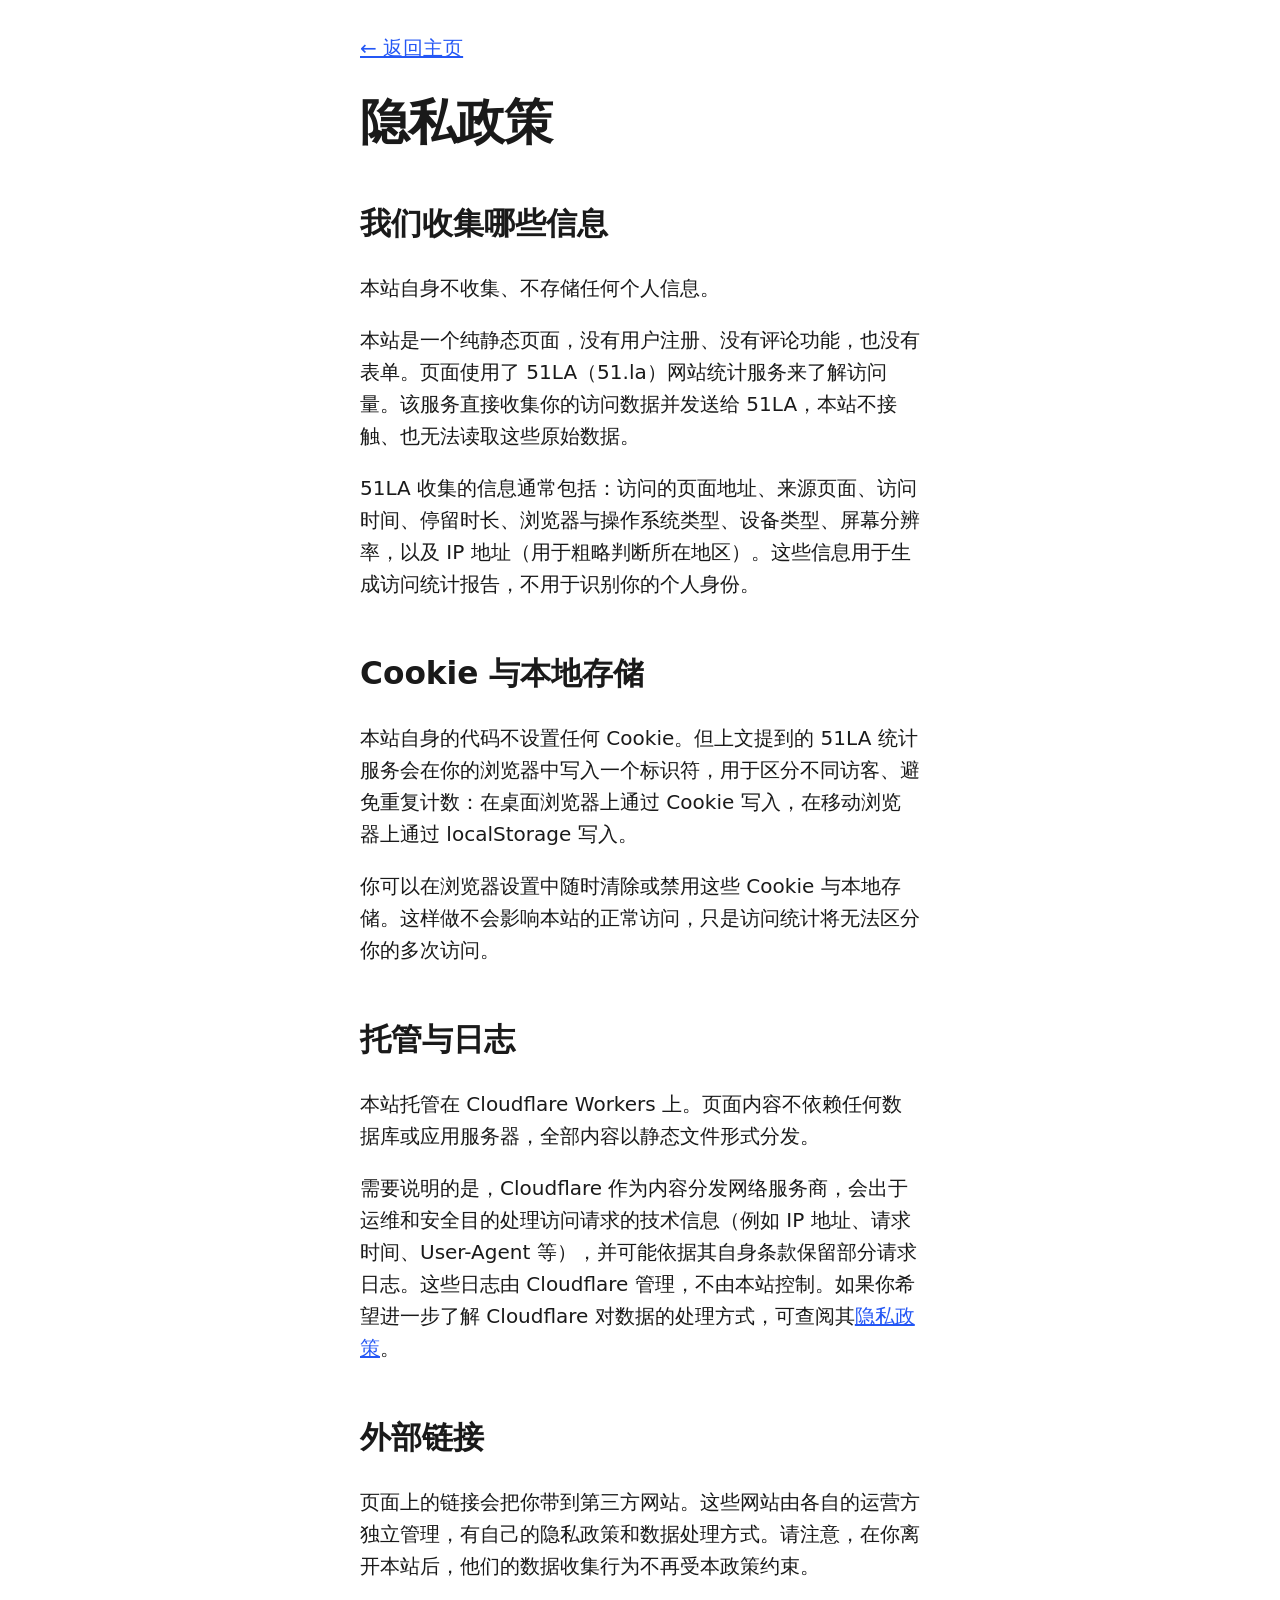
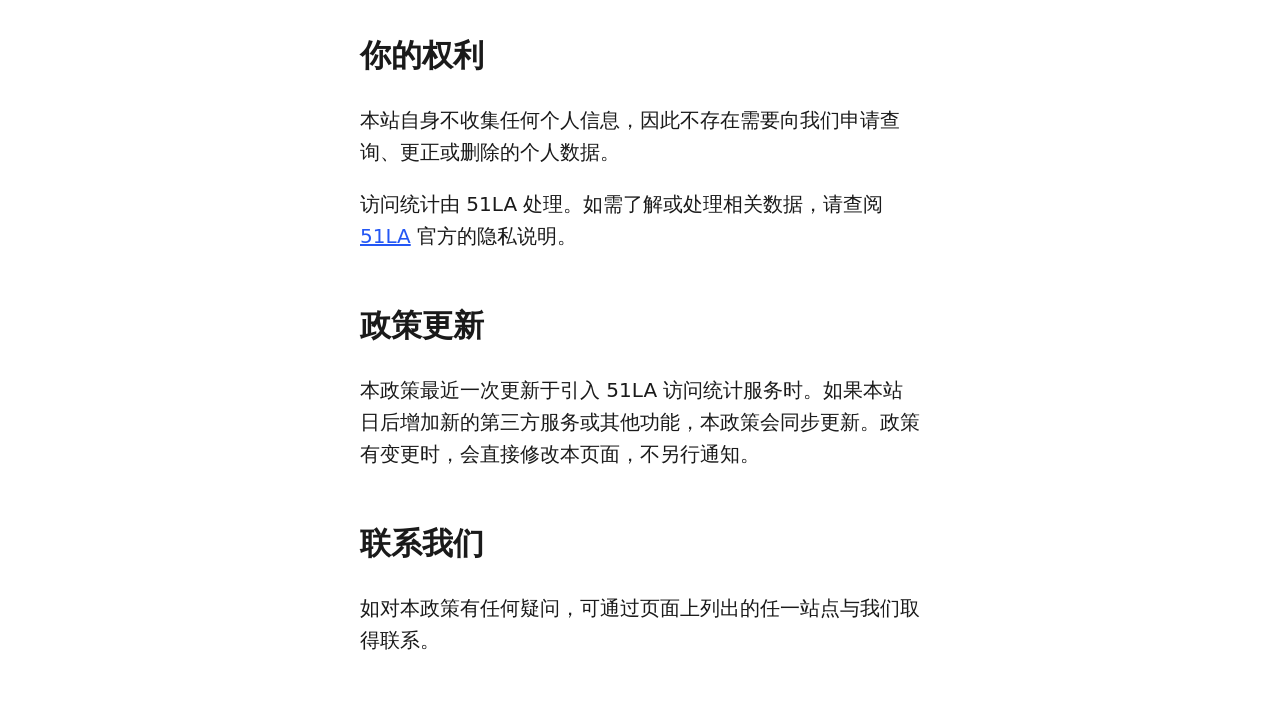
==== commit 21a2cd6e: "Drop the LittleLink credit from the privacy footer too The credit was the only thing in this footer," ====
--- a/privacy.html
+++ b/privacy.html
@@ -69,10 +69,6 @@
           <h2 id="contact-heading">联系我们</h2>
           <p>如对本政策有任何疑问，可通过页面上列出的任一站点与我们取得联系。</p>
         </section>
-
-        <footer>
-          <p>基于 <a href="https://littlelink.io" target="_blank" rel="noopener">LittleLink</a> 构建。</p>
-        </footer>
       </div>
     </main>
 
